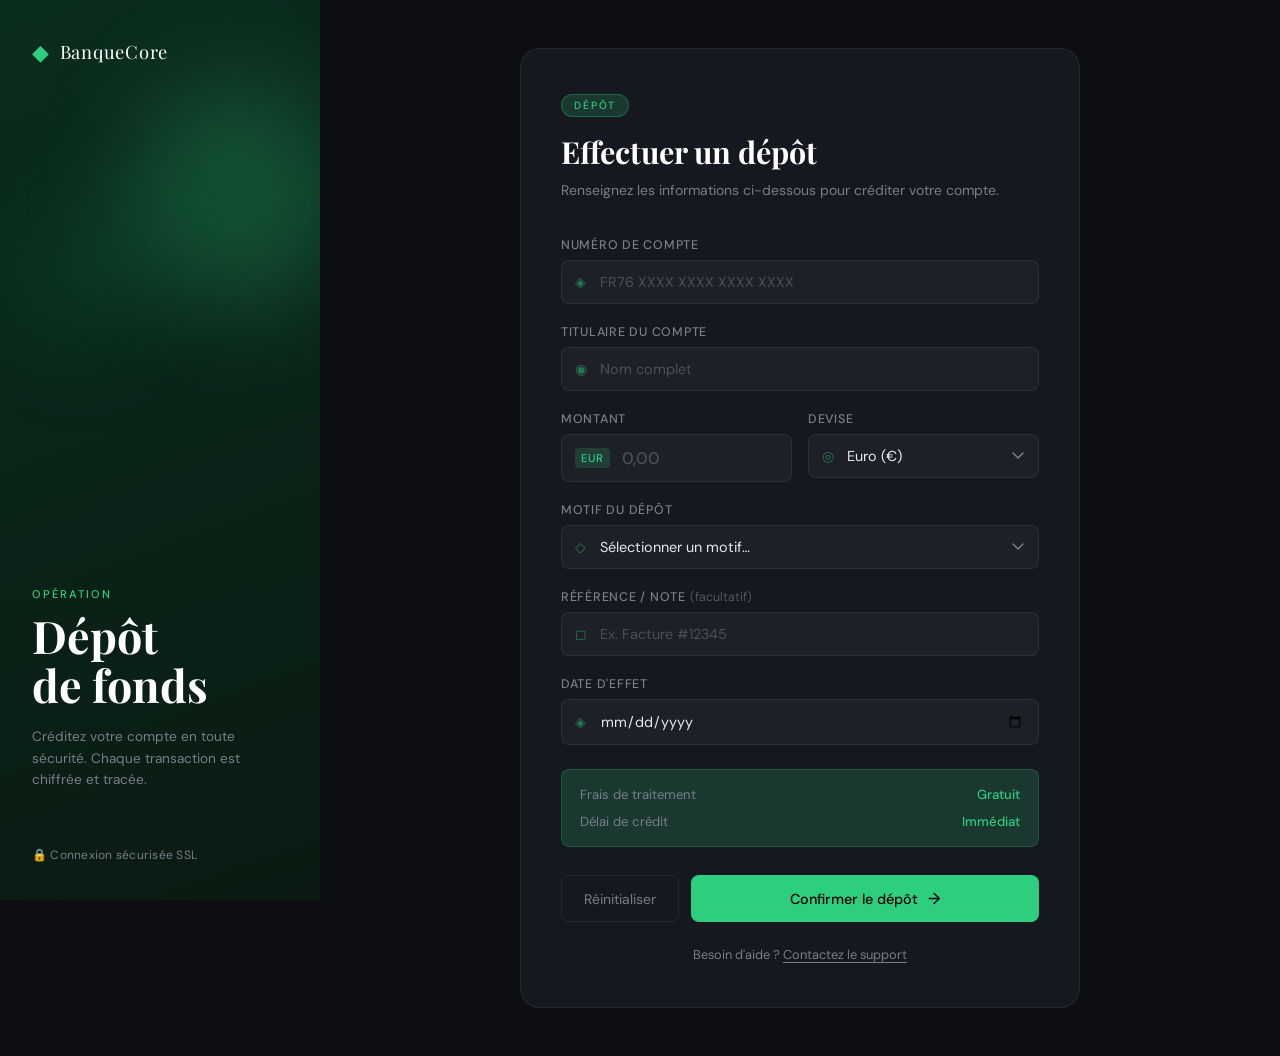
==== depot.html @ 5cdc2f4e "Premier envoi de notre sit" ====
<!DOCTYPE html>
<html lang="fr">
<head>
  <meta charset="UTF-8" />
  <meta name="viewport" content="width=device-width, initial-scale=1.0"/>
  <title>Dépôt — BanqueCore</title>
  <link rel="preconnect" href="https://fonts.googleapis.com">
  <link href="https://fonts.googleapis.com/css2?family=Playfair+Display:wght@500;700&family=DM+Sans:wght@300;400;500&display=swap" rel="stylesheet">
  <link rel="stylesheet" href="assets/css/banque.css">
</head>
<body class="depot-page">

  <div class="page-grid">

    <!-- Sidebar décorative -->
    <aside class="sidebar">
      <div class="brand">
        <span class="brand-icon">◆</span>
        <span class="brand-name">BanqueCore</span>
      </div>
      <div class="sidebar-visual">
        <div class="orb orb-1"></div>
        <div class="orb orb-2"></div>
        <div class="sidebar-label">
          <p class="label-tag">Opération</p>
          <h2 class="label-title">Dépôt<br/>de fonds</h2>
          <p class="label-desc">Créditez votre compte en toute sécurité. Chaque transaction est chiffrée et tracée.</p>
        </div>
      </div>
      <div class="sidebar-footer">
        <span class="secure-badge">🔒 Connexion sécurisée SSL</span>
      </div>
    </aside>

    <!-- Formulaire principal -->
    <main class="form-area">
      <div class="form-card">

        <div class="form-header">
          <div class="op-badge depot-badge">DÉPÔT</div>
          <h1 class="form-title">Effectuer un dépôt</h1>
          <p class="form-sub">Renseignez les informations ci-dessous pour créditer votre compte.</p>
        </div>

        <form class="bank-form" novalidate>

          <div class="field-group">
            <label class="field-label" for="compte-depot">Numéro de compte</label>
            <div class="input-wrapper">
              <span class="input-icon">◈</span>
              <input class="field-input" id="compte-depot" type="text" placeholder="FR76 XXXX XXXX XXXX XXXX" maxlength="34" />
            </div>
          </div>

          <div class="field-group">
            <label class="field-label" for="titulaire-depot">Titulaire du compte</label>
            <div class="input-wrapper">
              <span class="input-icon">◉</span>
              <input class="field-input" id="titulaire-depot" type="text" placeholder="Nom complet" />
            </div>
          </div>

          <div class="field-row">
            <div class="field-group">
              <label class="field-label" for="montant-depot">Montant</label>
              <div class="input-wrapper amount-wrapper">
                <span class="currency-tag">EUR</span>
                <input class="field-input amount-input" id="montant-depot" type="number" min="1" step="0.01" placeholder="0,00" />
              </div>
            </div>
            <div class="field-group">
              <label class="field-label" for="devise-depot">Devise</label>
              <div class="input-wrapper">
                <span class="input-icon">◎</span>
                <select class="field-input field-select" id="devise-depot">
                  <option value="EUR">Euro (€)</option>
                  <option value="USD">Dollar US ($)</option>
                  <option value="GBP">Livre Sterling (£)</option>
                  <option value="CHF">Franc Suisse</option>
                  <option value="XOF">Franc CFA</option>
                </select>
              </div>
            </div>
          </div>

          <div class="field-group">
            <label class="field-label" for="motif-depot">Motif du dépôt</label>
            <div class="input-wrapper">
              <span class="input-icon">◇</span>
              <select class="field-input field-select" id="motif-depot">
                <option value="">Sélectionner un motif…</option>
                <option value="epargne">Épargne personnelle</option>
                <option value="salaire">Virement salaire</option>
                <option value="commerce">Transaction commerciale</option>
                <option value="investissement">Investissement</option>
                <option value="autre">Autre</option>
              </select>
            </div>
          </div>

          <div class="field-group">
            <label class="field-label" for="ref-depot">Référence / Note <span class="optional">(facultatif)</span></label>
            <div class="input-wrapper">
              <span class="input-icon">◻</span>
              <input class="field-input" id="ref-depot" type="text" placeholder="Ex. Facture #12345" />
            </div>
          </div>

          <div class="field-group">
            <label class="field-label" for="date-depot">Date d'effet</label>
            <div class="input-wrapper">
              <span class="input-icon">◈</span>
              <input class="field-input" id="date-depot" type="date" />
            </div>
          </div>

          <div class="recap-box depot-recap">
            <div class="recap-line">
              <span>Frais de traitement</span>
              <span class="recap-value">Gratuit</span>
            </div>
            <div class="recap-line">
              <span>Délai de crédit</span>
              <span class="recap-value">Immédiat</span>
            </div>
          </div>

          <div class="form-actions">
            <button type="reset" class="btn-secondary">Réinitialiser</button>
            <button type="submit" class="btn-primary depot-btn">
              <span>Confirmer le dépôt</span>
              <span class="btn-arrow">→</span>
            </button>
          </div>

        </form>

        <p class="form-note">Besoin d'aide ? <a href="#">Contactez le support</a></p>
      </div>
    </main>

  </div>

</body>
</html>
---- assets/css/banque.css ----
/* ============================================================
   banque.css — Feuille de style partagée BanqueCore
   Utilisée par : depot.html & retrait.html
   ============================================================ */

/* ── Variables ──────────────────────────────────────────── */
:root {
  --font-display: 'Playfair Display', Georgia, serif;
  --font-body: 'DM Sans', sans-serif;

  /* Palette commune */
  --bg:         #0e0f13;
  --surface:    #16181f;
  --surface-2:  #1e2028;
  --border:     rgba(255,255,255,0.07);
  --text:       #e8e9ef;
  --text-muted: #7a7d8c;
  --white:      #ffffff;

  /* Dépôt — vert émeraude */
  --depot-accent:   #2dce7e;
  --depot-glow:     rgba(45, 206, 126, 0.18);
  --depot-sidebar:  linear-gradient(160deg, #0b2d1e 0%, #0a1a12 100%);
  --depot-orb1:     rgba(45, 206, 126, 0.25);
  --depot-orb2:     rgba(0, 200, 120, 0.10);

  /* Retrait — ambre/or */
  --retrait-accent:  #f5a623;
  --retrait-glow:    rgba(245, 166, 35, 0.18);
  --retrait-sidebar: linear-gradient(160deg, #2a1e07 0%, #191106 100%);
  --retrait-orb1:    rgba(245, 166, 35, 0.25);
  --retrait-orb2:    rgba(220, 130, 20, 0.10);

  --radius-sm: 8px;
  --radius-md: 14px;
  --radius-lg: 20px;

  --transition: 0.22s ease;
}

/* ── Reset ──────────────────────────────────────────────── */
*, *::before, *::after { box-sizing: border-box; margin: 0; padding: 0; }

html, body {
  height: 100%;
  font-family: var(--font-body);
  background: var(--bg);
  color: var(--text);
  -webkit-font-smoothing: antialiased;
}

/* ── Layout principal ───────────────────────────────────── */
.page-grid {
  display: grid;
  grid-template-columns: 320px 1fr;
  min-height: 100vh;
}

/* ── Sidebar ────────────────────────────────────────────── */
.sidebar {
  position: sticky;
  top: 0;
  height: 100vh;
  display: flex;
  flex-direction: column;
  padding: 36px 32px;
  overflow: hidden;
}

.depot-page  .sidebar { background: var(--depot-sidebar); }
.retrait-page .sidebar { background: var(--retrait-sidebar); }

/* Brand */
.brand {
  display: flex;
  align-items: center;
  gap: 10px;
  font-family: var(--font-display);
  font-size: 1.15rem;
  letter-spacing: 0.04em;
  color: var(--white);
  margin-bottom: auto;
}

.depot-page  .brand-icon { color: var(--depot-accent); }
.retrait-page .brand-icon { color: var(--retrait-accent); }

.brand-icon { font-size: 1.4rem; }

/* Orbs décoratifs */
.sidebar-visual {
  position: relative;
  flex: 1;
  display: flex;
  align-items: flex-end;
  padding-bottom: 24px;
}

.orb {
  position: absolute;
  border-radius: 50%;
  filter: blur(50px);
  pointer-events: none;
}

.depot-page  .orb-1 { width: 220px; height: 220px; top: 20px; right: -60px; background: var(--depot-orb1); }
.depot-page  .orb-2 { width: 140px; height: 140px; top: 140px; left: -20px; background: var(--depot-orb2); }
.retrait-page .orb-1 { width: 220px; height: 220px; top: 20px; right: -60px; background: var(--retrait-orb1); }
.retrait-page .orb-2 { width: 140px; height: 140px; top: 140px; left: -20px; background: var(--retrait-orb2); }

.sidebar-label {
  position: relative;
  z-index: 1;
}

.label-tag {
  font-size: 0.7rem;
  font-weight: 500;
  letter-spacing: 0.18em;
  text-transform: uppercase;
  margin-bottom: 10px;
}

.depot-page  .label-tag { color: var(--depot-accent); }
.retrait-page .label-tag { color: var(--retrait-accent); }

.label-title {
  font-family: var(--font-display);
  font-size: 2.8rem;
  font-weight: 700;
  line-height: 1.1;
  color: var(--white);
  margin-bottom: 16px;
}

.label-desc {
  font-size: 0.85rem;
  color: var(--text-muted);
  line-height: 1.6;
  max-width: 220px;
}

/* Footer sidebar */
.sidebar-footer {
  margin-top: 28px;
}

.secure-badge {
  font-size: 0.75rem;
  color: var(--text-muted);
  letter-spacing: 0.02em;
}

/* ── Zone formulaire ────────────────────────────────────── */
.form-area {
  display: flex;
  align-items: flex-start;
  justify-content: center;
  padding: 48px 40px;
  background: var(--bg);
  min-height: 100vh;
  overflow-y: auto;
}

.form-card {
  width: 100%;
  max-width: 560px;
  background: var(--surface);
  border: 1px solid var(--border);
  border-radius: var(--radius-lg);
  padding: 44px 40px;
  animation: fadeUp 0.5s ease both;
}

@keyframes fadeUp {
  from { opacity: 0; transform: translateY(24px); }
  to   { opacity: 1; transform: translateY(0); }
}

/* ── Header formulaire ──────────────────────────────────── */
.form-header {
  margin-bottom: 36px;
}

.op-badge {
  display: inline-block;
  font-size: 0.65rem;
  font-weight: 500;
  letter-spacing: 0.18em;
  padding: 4px 12px;
  border-radius: 99px;
  margin-bottom: 14px;
}

.depot-badge {
  background: var(--depot-glow);
  color: var(--depot-accent);
  border: 1px solid rgba(45,206,126,0.3);
}

.retrait-badge {
  background: var(--retrait-glow);
  color: var(--retrait-accent);
  border: 1px solid rgba(245,166,35,0.3);
}

.form-title {
  font-family: var(--font-display);
  font-size: 1.9rem;
  font-weight: 700;
  color: var(--white);
  margin-bottom: 8px;
}

.form-sub {
  font-size: 0.875rem;
  color: var(--text-muted);
  line-height: 1.5;
}

/* ── Champs du formulaire ───────────────────────────────── */
.bank-form {
  display: flex;
  flex-direction: column;
  gap: 20px;
}

.field-group {
  display: flex;
  flex-direction: column;
  gap: 7px;
}

.field-row {
  display: grid;
  grid-template-columns: 1fr 1fr;
  gap: 16px;
}

.field-label {
  font-size: 0.78rem;
  font-weight: 500;
  letter-spacing: 0.06em;
  text-transform: uppercase;
  color: var(--text-muted);
}

.optional {
  font-weight: 300;
  text-transform: none;
  letter-spacing: 0;
  opacity: 0.7;
}

.input-wrapper {
  position: relative;
  display: flex;
  align-items: center;
}

.input-icon {
  position: absolute;
  left: 14px;
  font-size: 0.85rem;
  color: var(--text-muted);
  pointer-events: none;
  z-index: 1;
}

.depot-page  .input-icon { color: rgba(45,206,126,0.5); }
.retrait-page .input-icon { color: rgba(245,166,35,0.5); }

.field-input {
  width: 100%;
  background: var(--surface-2);
  border: 1px solid var(--border);
  border-radius: var(--radius-sm);
  padding: 12px 14px 12px 38px;
  color: var(--text);
  font-family: var(--font-body);
  font-size: 0.9rem;
  transition: border-color var(--transition), box-shadow var(--transition);
  outline: none;
  -webkit-appearance: none;
  appearance: none;
}

.field-input::placeholder { color: #4b4e5c; }

.field-input:focus {
  border-color: var(--depot-accent);
  box-shadow: 0 0 0 3px var(--depot-glow);
}

.retrait-page .field-input:focus {
  border-color: var(--retrait-accent);
  box-shadow: 0 0 0 3px var(--retrait-glow);
}

/* Select */
.field-select {
  cursor: pointer;
  background-image: url("data:image/svg+xml,%3Csvg xmlns='http://www.w3.org/2000/svg' width='12' height='8' fill='none'%3E%3Cpath d='M1 1l5 5 5-5' stroke='%237a7d8c' stroke-width='1.5' stroke-linecap='round'/%3E%3C/svg%3E");
  background-repeat: no-repeat;
  background-position: right 14px center;
  padding-right: 36px;
}

.field-select option {
  background: var(--surface-2);
  color: var(--text);
}

/* Montant */
.amount-wrapper { position: relative; }

.currency-tag {
  position: absolute;
  left: 14px;
  font-size: 0.7rem;
  font-weight: 500;
  letter-spacing: 0.08em;
  padding: 3px 6px;
  border-radius: 4px;
  pointer-events: none;
  z-index: 1;
}

.depot-page  .currency-tag { background: var(--depot-glow); color: var(--depot-accent); }
.retrait-page .currency-tag { background: var(--retrait-glow); color: var(--retrait-accent); }

.amount-input {
  padding-left: 60px;
  font-size: 1.05rem;
  font-weight: 500;
}

/* ── Récapitulatif ──────────────────────────────────────── */
.recap-box {
  border-radius: var(--radius-sm);
  padding: 16px 18px;
  display: flex;
  flex-direction: column;
  gap: 10px;
  margin-top: 4px;
}

.depot-recap {
  background: var(--depot-glow);
  border: 1px solid rgba(45,206,126,0.2);
}

.retrait-recap {
  background: var(--retrait-glow);
  border: 1px solid rgba(245,166,35,0.2);
}

.recap-line {
  display: flex;
  justify-content: space-between;
  font-size: 0.82rem;
  color: var(--text-muted);
}

.depot-recap  .recap-value { color: var(--depot-accent); font-weight: 500; }
.retrait-recap .recap-value { color: var(--retrait-accent); font-weight: 500; }

/* ── Boutons ────────────────────────────────────────────── */
.form-actions {
  display: flex;
  gap: 12px;
  margin-top: 8px;
}

.btn-secondary {
  flex: 0 0 auto;
  padding: 13px 22px;
  background: transparent;
  border: 1px solid var(--border);
  border-radius: var(--radius-sm);
  color: var(--text-muted);
  font-family: var(--font-body);
  font-size: 0.875rem;
  cursor: pointer;
  transition: border-color var(--transition), color var(--transition);
}

.btn-secondary:hover {
  border-color: rgba(255,255,255,0.2);
  color: var(--white);
}

.btn-primary {
  flex: 1;
  display: flex;
  align-items: center;
  justify-content: center;
  gap: 10px;
  padding: 13px 24px;
  border: none;
  border-radius: var(--radius-sm);
  font-family: var(--font-body);
  font-size: 0.9rem;
  font-weight: 500;
  cursor: pointer;
  transition: opacity var(--transition), transform var(--transition);
}

.btn-primary:hover { opacity: 0.88; transform: translateY(-1px); }
.btn-primary:active { transform: translateY(0); }

.depot-btn  { background: var(--depot-accent); color: #000; }
.retrait-btn { background: var(--retrait-accent); color: #000; }

.btn-arrow {
  font-size: 1rem;
  transition: transform var(--transition);
}

.btn-primary:hover .btn-arrow { transform: translateX(4px); }

/* ── Note bas de page ───────────────────────────────────── */
.form-note {
  margin-top: 24px;
  text-align: center;
  font-size: 0.8rem;
  color: var(--text-muted);
}

.form-note a { color: inherit; text-decoration: underline; text-underline-offset: 3px; }
.depot-page  .form-note a:hover { color: var(--depot-accent); }
.retrait-page .form-note a:hover { color: var(--retrait-accent); }

/* ── Responsive ─────────────────────────────────────────── */
@media (max-width: 860px) {
  .page-grid { grid-template-columns: 1fr; }
  .sidebar {
    position: static;
    height: auto;
    min-height: 200px;
    padding: 28px 24px 20px;
    flex-direction: row;
    flex-wrap: wrap;
    align-items: center;
    gap: 16px;
  }
  .sidebar-visual { display: none; }
  .form-area { padding: 28px 20px; }
  .form-card { padding: 32px 24px; }
}

@media (max-width: 480px) {
  .field-row { grid-template-columns: 1fr; }
  .form-card { padding: 24px 18px; }
  .form-actions { flex-direction: column; }
}
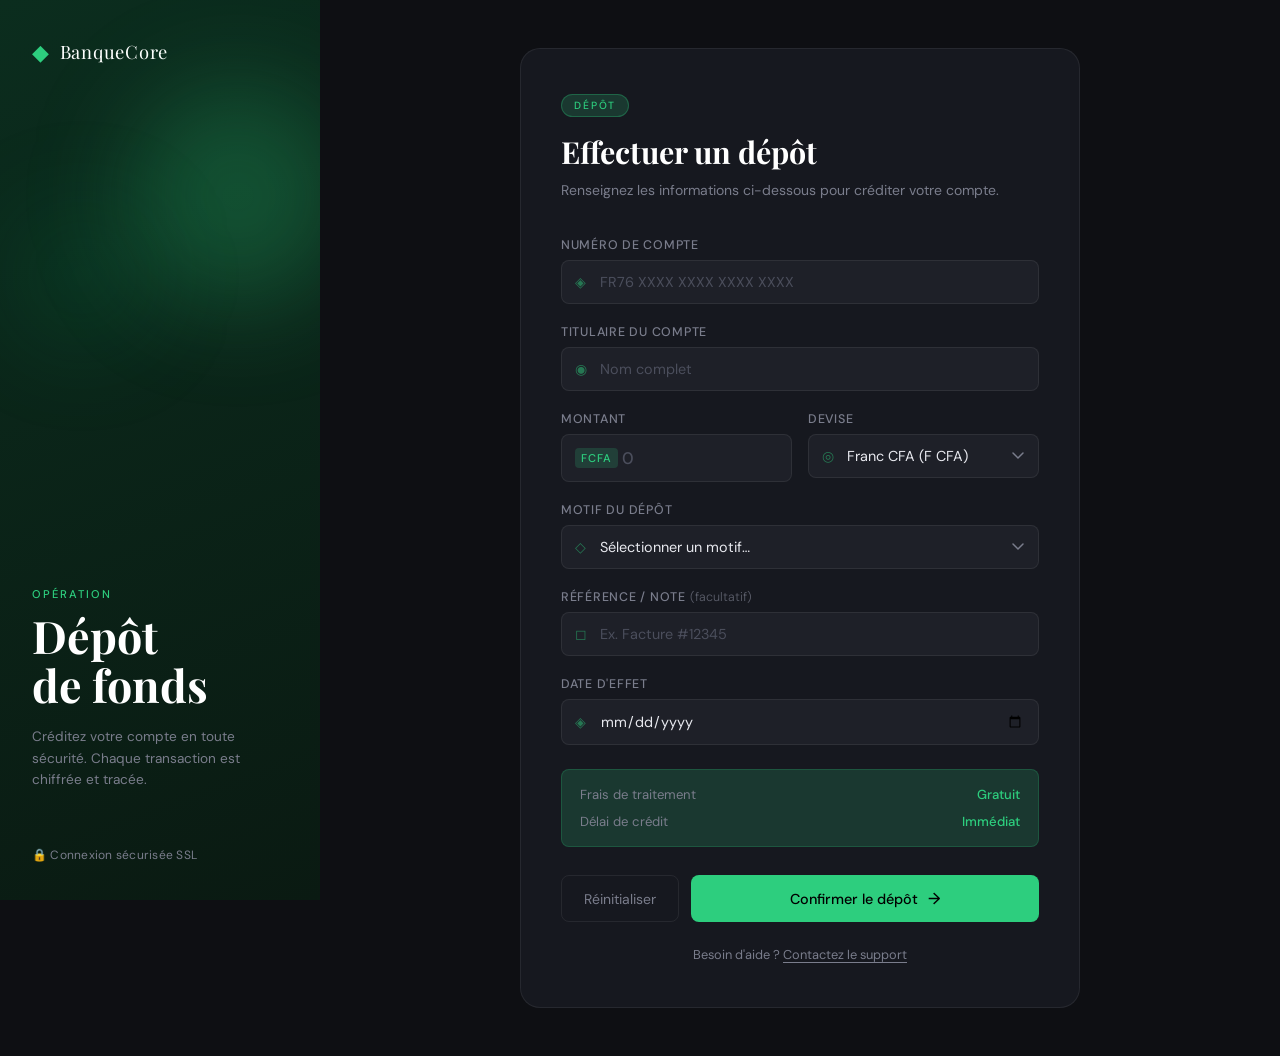
==== commit 3915460e: "Modification des devises en F CFA" ====
--- a/depot.html
+++ b/depot.html
@@ -64,8 +64,8 @@
             <div class="field-group">
               <label class="field-label" for="montant-depot">Montant</label>
               <div class="input-wrapper amount-wrapper">
-                <span class="currency-tag">EUR</span>
-                <input class="field-input amount-input" id="montant-depot" type="number" min="1" step="0.01" placeholder="0,00" />
+                <span class="currency-tag">FCFA</span>
+                <input class="field-input amount-input" id="montant-depot" type="number" min="1" step="1" placeholder="0" />
               </div>
             </div>
             <div class="field-group">
@@ -73,11 +73,11 @@
               <div class="input-wrapper">
                 <span class="input-icon">◎</span>
                 <select class="field-input field-select" id="devise-depot">
+                  <option value="XOF">Franc CFA (F CFA)</option>
                   <option value="EUR">Euro (€)</option>
                   <option value="USD">Dollar US ($)</option>
                   <option value="GBP">Livre Sterling (£)</option>
                   <option value="CHF">Franc Suisse</option>
-                  <option value="XOF">Franc CFA</option>
                 </select>
               </div>
             </div>
@@ -142,4 +142,4 @@
   </div>
 
 </body>
-</html>
+</html>
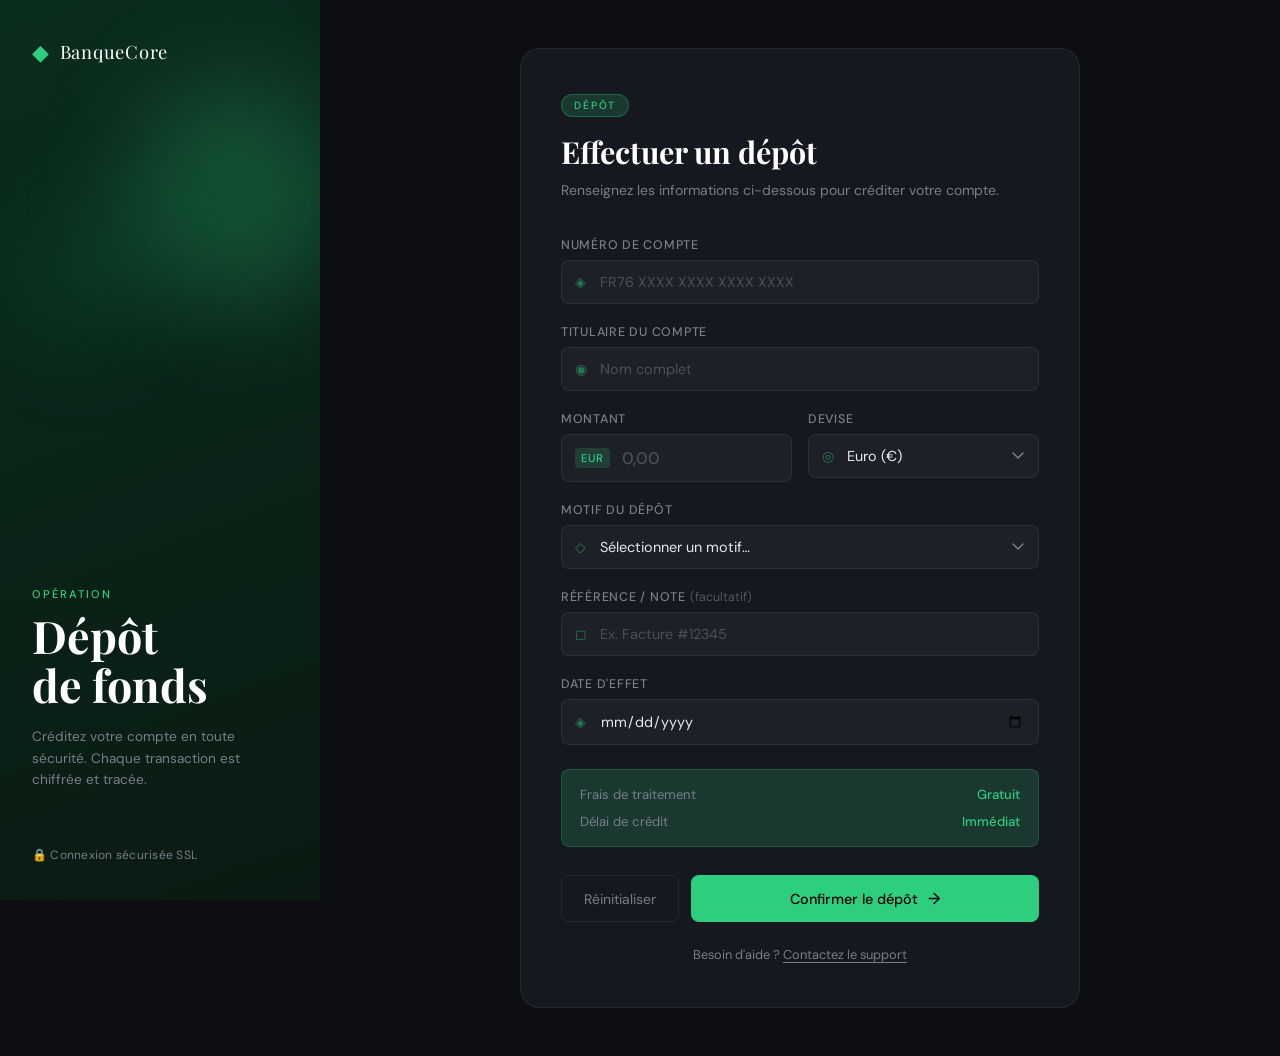
==== commit 96f26da9: "correction d'erreur au niveau du html" ====
--- a/depot.html
+++ b/depot.html
@@ -5,7 +5,7 @@
   <meta name="viewport" content="width=device-width, initial-scale=1.0"/>
   <title>Dépôt — BanqueCore</title>
   <link rel="preconnect" href="https://fonts.googleapis.com">
-  <link href="https://fonts.googleapis.com/css2?family=Playfair+Display:wght@500;700&family=DM+Sans:wght@300;400;500&display=swap" rel="stylesheet">
+  <link href="https://fonts.googleapis.com/css2?family=Playfair+Display:wght@500;700&amp;family=DM+Sans:wght@300;400;500&amp;display=swap" rel="stylesheet">
   <link rel="stylesheet" href="assets/css/banque.css">
 </head>
 <body class="depot-page">
@@ -64,8 +64,8 @@
             <div class="field-group">
               <label class="field-label" for="montant-depot">Montant</label>
               <div class="input-wrapper amount-wrapper">
-                <span class="currency-tag">FCFA</span>
-                <input class="field-input amount-input" id="montant-depot" type="number" min="1" step="1" placeholder="0" />
+                <span class="currency-tag">EUR</span>
+                <input class="field-input amount-input" id="montant-depot" type="number" min="1" step="0.01" placeholder="0,00" />
               </div>
             </div>
             <div class="field-group">
@@ -73,11 +73,11 @@
               <div class="input-wrapper">
                 <span class="input-icon">◎</span>
                 <select class="field-input field-select" id="devise-depot">
-                  <option value="XOF">Franc CFA (F CFA)</option>
                   <option value="EUR">Euro (€)</option>
                   <option value="USD">Dollar US ($)</option>
                   <option value="GBP">Livre Sterling (£)</option>
                   <option value="CHF">Franc Suisse</option>
+                  <option value="XOF">Franc CFA</option>
                 </select>
               </div>
             </div>
@@ -142,4 +142,4 @@
   </div>
 
 </body>
-</html>+</html>
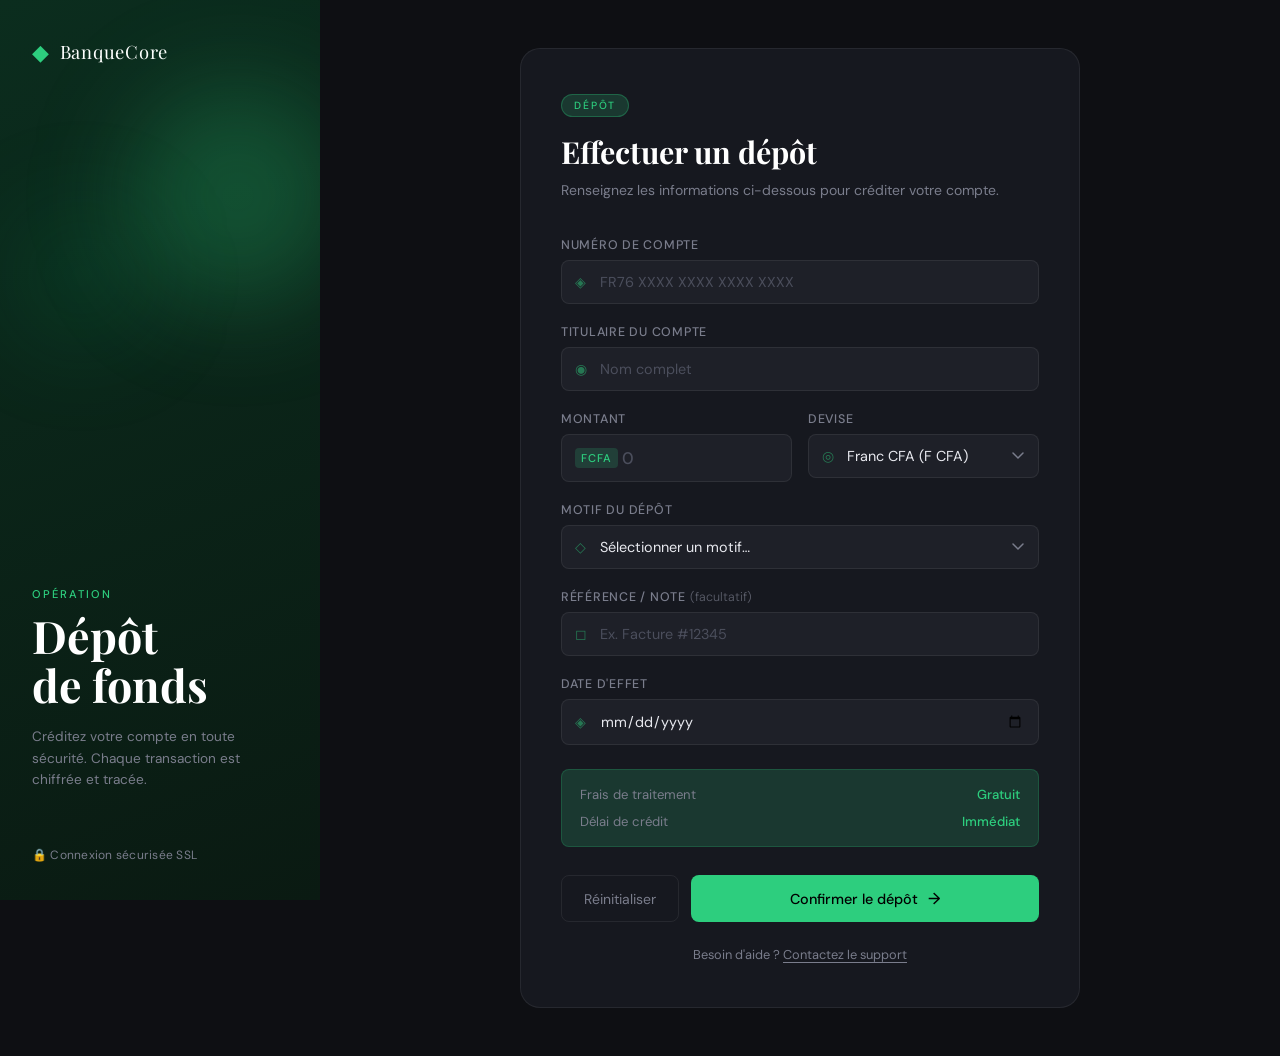
==== commit 6c457bb3: "Merge pull request #3 from compaorerodolphe6-ui/feature-fcfa Feature fcfa" ====
--- a/depot.html
+++ b/depot.html
@@ -5,7 +5,7 @@
   <meta name="viewport" content="width=device-width, initial-scale=1.0"/>
   <title>Dépôt — BanqueCore</title>
   <link rel="preconnect" href="https://fonts.googleapis.com">
-  <link href="https://fonts.googleapis.com/css2?family=Playfair+Display:wght@500;700&amp;family=DM+Sans:wght@300;400;500&amp;display=swap" rel="stylesheet">
+  <link href="https://fonts.googleapis.com/css2?family=Playfair+Display:wght@500;700&family=DM+Sans:wght@300;400;500&display=swap" rel="stylesheet">
   <link rel="stylesheet" href="assets/css/banque.css">
 </head>
 <body class="depot-page">
@@ -64,8 +64,8 @@
             <div class="field-group">
               <label class="field-label" for="montant-depot">Montant</label>
               <div class="input-wrapper amount-wrapper">
-                <span class="currency-tag">EUR</span>
-                <input class="field-input amount-input" id="montant-depot" type="number" min="1" step="0.01" placeholder="0,00" />
+                <span class="currency-tag">FCFA</span>
+                <input class="field-input amount-input" id="montant-depot" type="number" min="1" step="1" placeholder="0" />
               </div>
             </div>
             <div class="field-group">
@@ -73,11 +73,11 @@
               <div class="input-wrapper">
                 <span class="input-icon">◎</span>
                 <select class="field-input field-select" id="devise-depot">
+                  <option value="XOF">Franc CFA (F CFA)</option>
                   <option value="EUR">Euro (€)</option>
                   <option value="USD">Dollar US ($)</option>
                   <option value="GBP">Livre Sterling (£)</option>
                   <option value="CHF">Franc Suisse</option>
-                  <option value="XOF">Franc CFA</option>
                 </select>
               </div>
             </div>
@@ -142,4 +142,4 @@
   </div>
 
 </body>
-</html>
+</html>
